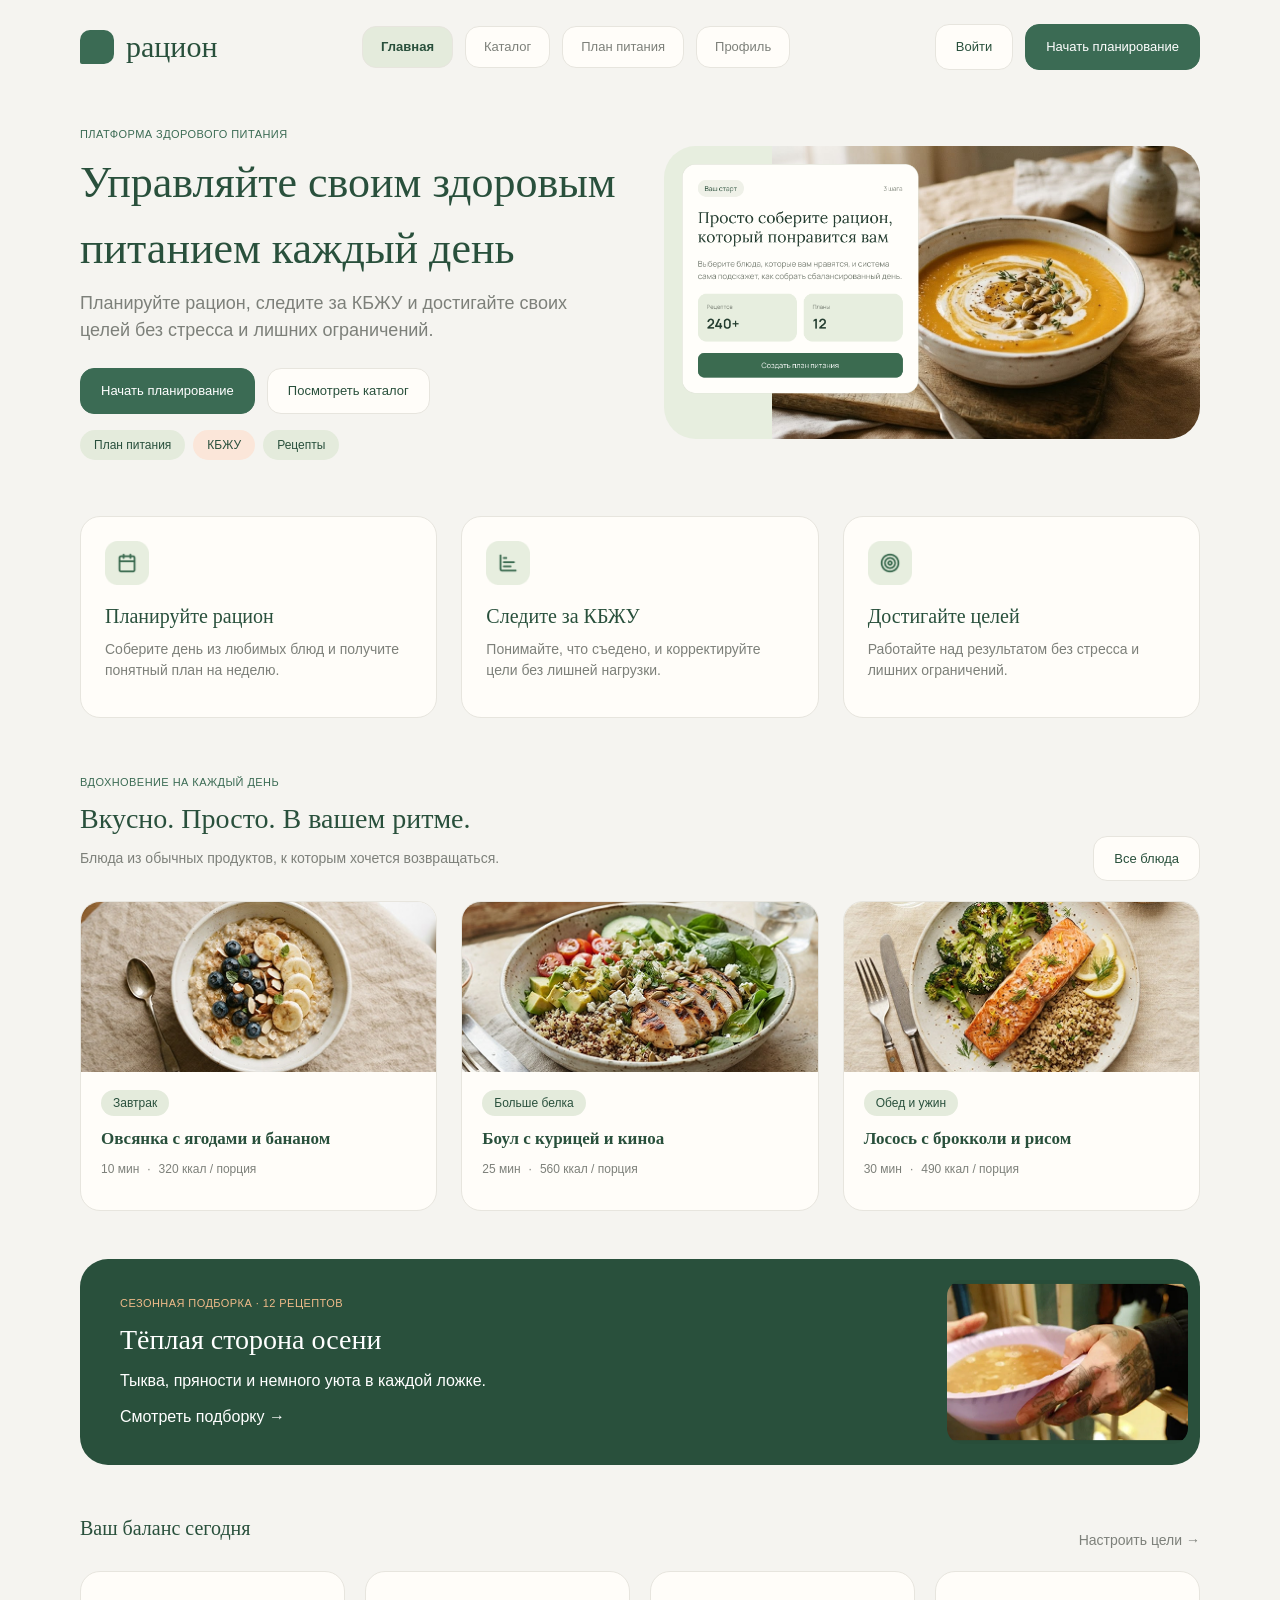
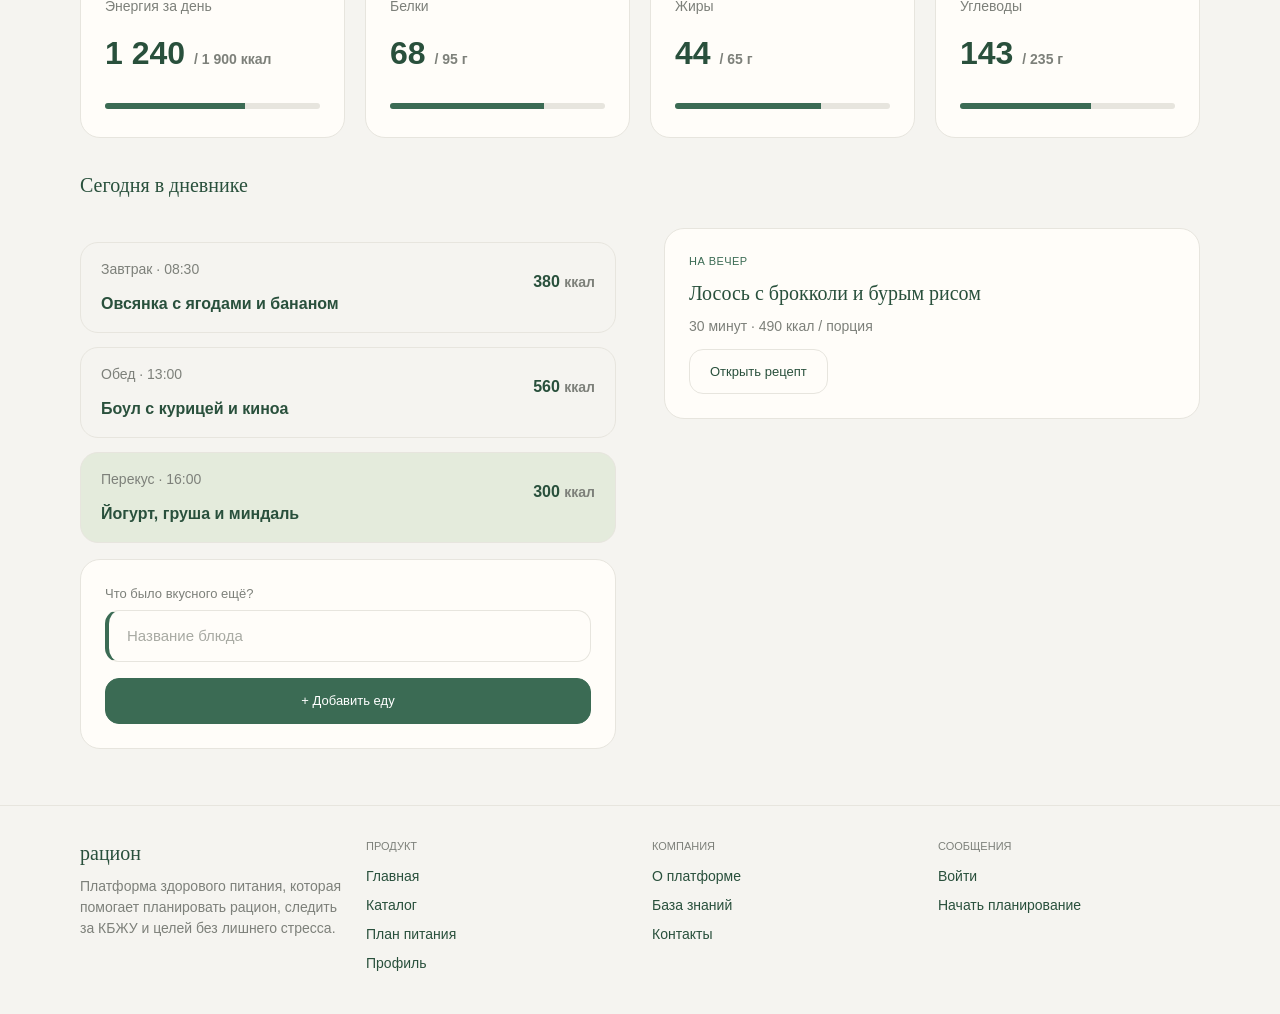
==== index.html @ 573b66c5 "Add Ration website Co-authored-by: Copilot <223556219+Copilot@users.noreply.github.com>" ====
<!DOCTYPE html>
<html lang="ru">
<head>
  <meta charset="UTF-8">
  <meta name="viewport" content="width=device-width, initial-scale=1.0">
  <meta name="description" content="Рацион — платформа здорового питания: планируйте рацион и следите за КБЖУ">
  <title>Главная — Рацион</title>
  <link rel="stylesheet" href="css/style.css">
</head>
<body>
  <header class="container header">
    <a class="logo" href="index.html"><span class="logo__mark"></span>рацион</a>
    <nav class="nav" aria-label="Основная навигация">
      <ul>
        <li><a href="index.html" aria-current="page">Главная</a></li>
        <li><a href="catalog.html">Каталог</a></li>
        <li><a href="plan.html">План питания</a></li>
        <li><a href="stats.html">Профиль</a></li>
      </ul>
    </nav>
    <div class="header__actions">
      <a class="btn" href="login.html">Войти</a>
      <a class="btn btn--primary" href="plan.html">Начать планирование</a>
    </div>
  </header>

  <main class="container">
    <section class="hero">
      <div>
        <p class="eyebrow">Платформа здорового питания</p>
        <h1>Управляйте своим здоровым питанием каждый день</h1>
        <p class="hero__lead">Планируйте рацион, следите за КБЖУ и достигайте своих целей без стресса и лишних ограничений.</p>
        <div class="hero__actions">
          <a class="btn btn--primary" href="plan.html">Начать планирование</a>
          <a class="btn" href="catalog.html">Посмотреть каталог</a>
        </div>
        <ul class="tags"><li>План питания</li><li>КБЖУ</li><li>Рецепты</li></ul>
      </div>
      <aside class="hero__visual">
        <img src="img/Hero%20media.png" alt="Карточка создания плана питания на фоне тыквенного супа">
      </aside>
    </section>

    <section class="features" aria-label="Возможности">
      <article class="card"><img class="feature__icon" src="img/Frame.png" alt=""><h3>Планируйте рацион</h3><p class="muted">Соберите день из любимых блюд и получите понятный план на неделю.</p></article>
      <article class="card"><img class="feature__icon" src="img/Frame-1.png" alt=""><h3>Следите за КБЖУ</h3><p class="muted">Понимайте, что съедено, и корректируйте цели без лишней нагрузки.</p></article>
      <article class="card"><img class="feature__icon" src="img/Frame-2.png" alt=""><h3>Достигайте целей</h3><p class="muted">Работайте над результатом без стресса и лишних ограничений.</p></article>
    </section>

    <section>
      <div class="section-head">
        <div><p class="eyebrow">Вдохновение на каждый день</p><h2>Вкусно. Просто. В вашем ритме.</h2><p class="muted">Блюда из обычных продуктов, к которым хочется возвращаться.</p></div>
        <a class="btn" href="catalog.html">Все блюда</a>
      </div>
      <div class="recipes">
        <article class="card recipe"><img class="recipe__img" src="img/Meal%20photography.png" alt="Овсянка с ягодами и бананом"><div class="recipe__body"><span class="recipe__badge">Завтрак</span><h3 class="recipe__title">Овсянка с ягодами и бананом</h3><p class="recipe__meta"><span>10 мин</span><span>320 ккал / порция</span></p></div></article>
        <article class="card recipe"><img class="recipe__img" src="img/Meal%20photography-1.png" alt="Боул с курицей и киноа"><div class="recipe__body"><span class="recipe__badge">Больше белка</span><h3 class="recipe__title">Боул с курицей и киноа</h3><p class="recipe__meta"><span>25 мин</span><span>560 ккал / порция</span></p></div></article>
        <article class="card recipe"><img class="recipe__img" src="img/Meal%20photography-2.png" alt="Лосось с брокколи и рисом"><div class="recipe__body"><span class="recipe__badge">Обед и ужин</span><h3 class="recipe__title">Лосось с брокколи и рисом</h3><p class="recipe__meta"><span>30 мин</span><span>490 ккал / порция</span></p></div></article>
      </div>
    </section>

    <section class="banner">
      <div class="banner__content">
        <p class="eyebrow">Сезонная подборка · 12 рецептов</p>
        <h2>Тёплая сторона осени</h2>
        <p>Тыква, пряности и немного уюта в каждой ложке.</p>
        <a href="catalog.html">Смотреть подборку →</a>
      </div>
      <img class="banner__img" src="img/%D0%91%D0%B0%D0%BB%D0%B0%D0%BD%D0%B4%D0%B0.png" alt="Миска тёплого супа">
    </section>

    <section>
      <div class="section-head"><h3>Ваш баланс сегодня</h3><a class="muted" href="plan.html">Настроить цели →</a></div>
      <div class="stats">
        <article class="card"><p class="muted">Энергия за день</p><p class="stat__value">1 240 <small class="muted">/ 1 900 ккал</small></p><progress max="1900" value="1240"></progress></article>
        <article class="card"><p class="muted">Белки</p><p class="stat__value">68 <small class="muted">/ 95 г</small></p><progress max="95" value="68"></progress></article>
        <article class="card"><p class="muted">Жиры</p><p class="stat__value">44 <small class="muted">/ 65 г</small></p><progress max="65" value="44"></progress></article>
        <article class="card"><p class="muted">Углеводы</p><p class="stat__value">143 <small class="muted">/ 235 г</small></p><progress max="235" value="143"></progress></article>
      </div>
    </section>

    <section class="section-head"><h3>Сегодня в дневнике</h3></section>
    <section class="two-col">
      <div>
        <div class="meal"><div><p class="muted">Завтрак · 08:30</p><strong>Овсянка с ягодами и бананом</strong></div><p class="meal__kcal">380 <small class="muted">ккал</small></p></div>
        <div class="meal"><div><p class="muted">Обед · 13:00</p><strong>Боул с курицей и киноа</strong></div><p class="meal__kcal">560 <small class="muted">ккал</small></p></div>
        <div class="meal"><div><p class="muted">Перекус · 16:00</p><strong>Йогурт, груша и миндаль</strong></div><p class="meal__kcal">300 <small class="muted">ккал</small></p></div>
        <form class="card form" action="plan.html" method="post" style="margin-top:16px">
          <div class="field"><label for="food">Что было вкусного ещё?</label><input type="text" id="food" name="food" placeholder="Название блюда" required></div>
          <button class="btn btn--primary" type="submit">+ Добавить еду</button>
        </form>
      </div>
      <aside class="card"><p class="eyebrow">На вечер</p><h3>Лосось с брокколи и бурым рисом</h3><p class="muted">30 минут · 490 ккал / порция</p><a class="btn" href="catalog.html">Открыть рецепт</a></aside>
    </section>
  </main>

  <footer class="container footer">
    <div><h3>рацион</h3><p class="muted">Платформа здорового питания, которая помогает планировать рацион, следить за КБЖУ и целей без лишнего стресса.</p></div>
    <div class="footer__cols">
      <section><h4>Продукт</h4><ul><li><a href="index.html">Главная</a></li><li><a href="catalog.html">Каталог</a></li><li><a href="plan.html">План питания</a></li><li><a href="stats.html">Профиль</a></li></ul></section>
      <section><h4>Компания</h4><ul><li><a href="#">О платформе</a></li><li><a href="#">База знаний</a></li><li><a href="#">Контакты</a></li></ul></section>
      <section><h4>Сообщения</h4><ul><li><a href="login.html">Войти</a></li><li><a href="plan.html">Начать планирование</a></li></ul></section>
    </div>
  </footer>
</body>
</html>
---- css/style.css ----
/* ===== Переменные (псевдокласс :root) ===== */
:root {
  --bg: #f5f4f0;
  --card: #fffdf9;
  --green: #3b6b54;
  --green-dark: #29503c;
  --green-soft: #e4ebdc;
  --peach: #fbe6d9;
  --text: #29503c;
  --muted: #7d807a;
  --line: #e7e5de;
  --radius: 20px;
}

/* ===== Селектор по типу и универсальный ===== */
* { box-sizing: border-box; }
body {
  margin: 0;
  background: var(--bg);
  color: var(--text);
  font-family: "Manrope", "Segoe UI", Arial, sans-serif;
  line-height: 1.5;
}
h1, h2, h3 { font-family: Georgia, "Times New Roman", serif; font-weight: 400; margin: 0 0 8px; }
h1 { font-size: 44px; }
h2 { font-size: 28px; }
h3 { font-size: 20px; }
p { margin: 0 0 12px; }
a { color: inherit; text-decoration: none; }
ul { list-style: none; margin: 0; padding: 0; }
img { max-width: 100%; display: block; }

/* ===== Селектор по классу ===== */
.container { max-width: 1920px; margin: 0 auto; padding: 0 80px; }
.eyebrow { font-size: 11px; letter-spacing: .04em; text-transform: uppercase; color: var(--green); margin-bottom: 8px; }
.muted { color: var(--muted); font-size: 14px; }
.card { background: var(--card); border: 1px solid var(--line); border-radius: var(--radius); padding: 24px; }

/* ===== Шапка: потомки и дочерние селекторы ===== */
.header { display: flex; align-items: center; justify-content: space-between; padding-top: 24px; padding-bottom: 24px; }
.logo { display: flex; align-items: center; gap: 12px; font-family: Georgia, serif; font-size: 30px; }
.logo__mark { width: 34px; height: 34px; border-radius: 10px 10px 10px 2px; background: var(--green); }
.nav > ul { display: flex; gap: 12px; }                /* дочерний селектор > */
.nav a { display: block; padding: 10px 18px; border: 1px solid var(--line); border-radius: 14px; background: var(--card); font-size: 13px; color: var(--muted); }
.nav a:hover { border-color: var(--green); color: var(--green); }  /* псевдокласс :hover */
.nav a[aria-current="page"] { background: var(--green-soft); color: var(--green-dark); font-weight: 700; } /* атрибут */
.header__actions { display: flex; gap: 12px; align-items: center; }

/* ===== Кнопки ===== */
.btn { display: inline-flex; align-items: center; justify-content: center; gap: 8px; padding: 12px 20px; border-radius: 14px; border: 1px solid var(--line); background: var(--card); color: var(--text); font: inherit; font-size: 13px; cursor: pointer; }
.btn--primary { background: var(--green); border-color: var(--green); color: #fff; }
.btn--primary:hover { background: var(--green-dark); }
.btn--block { width: 100%; padding: 22px; border-radius: 999px; font-weight: 700; font-size: 14px; }
.btn:focus-visible { outline: 3px solid #9cc3ab; outline-offset: 2px; }

/* ===== Формы ===== */
.form { display: grid; gap: 16px; }
.field { display: grid; gap: 6px; }
.field label { font-size: 13px; color: var(--muted); }
input[type="text"],
input[type="tel"],
input[type="search"],
input[type="time"],
input[type="number"],
input[type="date"],
select, textarea {              /* группировка селекторов + атрибуты */
  width: 100%; padding: 14px 18px; border: 1px solid var(--line); border-radius: 14px;
  background: var(--card); color: var(--text); font: inherit; font-size: 15px;
}
input:focus, select:focus, textarea:focus { outline: none; border-color: var(--green); box-shadow: 0 0 0 3px rgba(59,107,84,.18); }
input:required { border-left: 4px solid var(--green); }               /* :required */
input:invalid:not(:placeholder-shown) { border-color: #c0562d; }      /* :invalid + :not() */
input::placeholder { color: #a8aaa3; }                                /* псевдоэлемент */
.field:focus-within label { color: var(--green); }                    /* :focus-within */
.phone { display: grid; grid-template-columns: 140px 1fr; gap: 0; background: var(--green-soft); border-radius: 999px; overflow: hidden; }
.phone select, .phone input { background: transparent; border: 0; border-radius: 0; padding: 20px 18px; }
.check { display: flex; gap: 10px; align-items: flex-start; font-size: 12px; color: var(--muted); }
.check input { margin-top: 3px; accent-color: var(--green); }
.check a { text-decoration: underline; }
.steps { display: flex; justify-content: space-between; align-items: center; font-family: Georgia, serif; font-size: 14px; color: var(--green); margin-bottom: 28px; }
.steps__bar { display: flex; gap: 8px; }
.steps__bar span { width: 50px; height: 4px; border-radius: 4px; background: var(--green-soft); }
.steps__bar span:first-child { background: var(--green); }            /* :first-child */
fieldset { border: 0; margin: 0; padding: 0; }
legend { font-size: 13px; color: var(--muted); margin-bottom: 8px; padding: 0; }

/* ===== Фильтр-чипы (radio) ===== */
.chips { display: flex; flex-wrap: wrap; gap: 10px; }
.chips input { position: absolute; opacity: 0; }
.chips label { padding: 8px 18px; border-radius: 999px; background: var(--green-soft); font-size: 13px; cursor: pointer; }
.chips input:checked + label { background: var(--green); color: #fff; }   /* соседний селектор + и :checked */
.chips input:focus-visible + label { outline: 3px solid #9cc3ab; }
.chips input:nth-of-type(n+7) + label { background: var(--peach); }       /* :nth-of-type */

/* ===== Hero / карточки ===== */
.hero { display: grid; grid-template-columns: 1fr 1fr; gap: 48px; align-items: center; padding: 32px 0 56px; }
.hero__lead { font-size: 18px; color: var(--muted); max-width: 560px; }
.hero__actions { display: flex; gap: 12px; margin: 24px 0 16px; }
.tags { display: flex; gap: 8px; }
.tags li { padding: 6px 14px; border-radius: 999px; background: var(--green-soft); font-size: 12px; }
.tags li:nth-child(2) { background: var(--peach); }                       /* :nth-child */
.hero__visual { border-radius: 32px; overflow: hidden; }
.hero__visual img { width: 100%; height: auto; }
.features { display: grid; grid-template-columns: repeat(3, 1fr); gap: 24px; margin-bottom: 56px; }
.features .card h3 { margin-top: 16px; }
.feature__icon { width: 44px; height: 44px; }

.recipes { display: grid; grid-template-columns: repeat(3, 1fr); gap: 24px; }
.recipe { padding: 0; overflow: hidden; }
.recipe__img { width: 100%; height: 170px; object-fit: cover; }
.recipe__body { padding: 18px 20px; }
.recipe__badge { display: inline-block; padding: 4px 12px; border-radius: 999px; background: var(--green-soft); font-size: 12px; margin-bottom: 10px; }
.recipe__title { font-weight: 700; font-size: 17px; }
.recipe__meta { display: flex; gap: 8px; font-size: 12px; color: var(--muted); margin: 8px 0 14px; }
.recipe__meta span + span::before { content: "·"; margin-right: 8px; }     /* + и ::before */
.recipe__add { display: flex; justify-content: space-between; padding-top: 12px; border-top: 1px solid var(--line); font-size: 12px; width: 100%; background: none; border-left: 0; border-right: 0; border-bottom: 0; color: var(--green); font-family: inherit; cursor: pointer; }
.recipe[hidden] { display: none; }                                        /* атрибут [hidden] */

.banner { display: flex; justify-content: space-between; align-items: center; gap: 24px; margin: 48px 0; padding: 12px; border-radius: 28px; background: var(--green-dark); color: #fff; }
.banner__content { padding: 24px 28px; }
.banner .eyebrow { color: #f0bb8a; }
.banner__img { width: 22%; min-width: 220px; height: 164px; object-fit: cover; border-radius: 16px; }

.toolbar { display: grid; grid-template-columns: 1fr auto auto; gap: 12px; margin-bottom: 16px; }
.section-head { display: flex; justify-content: space-between; align-items: end; margin: 32px 0 20px; }

/* ===== Баланс / прогресс ===== */
.stats { display: grid; grid-template-columns: repeat(4, 1fr); gap: 20px; }
.stats--five { grid-template-columns: repeat(5, 1fr); }
.stat__value { font-size: 32px; font-weight: 700; }
progress { width: 100%; height: 6px; appearance: none; border: 0; border-radius: 6px; overflow: hidden; }
progress::-webkit-progress-bar { background: var(--line); }
progress::-webkit-progress-value { background: var(--green); }
progress::-moz-progress-bar { background: var(--green); }

/* ===== План питания ===== */
.two-col { display: grid; grid-template-columns: 1fr 1fr; gap: 48px; align-items: start; }
.meal { display: flex; justify-content: space-between; align-items: center; padding: 16px 20px; border: 1px solid var(--line); border-radius: 18px; margin-top: 14px; }
.meal__kcal { font-weight: 700; text-align: right; }
.meal:last-of-type { background: var(--green-soft); }                      /* :last-of-type */
.macros { display: grid; grid-template-columns: 1fr 1fr; gap: 16px; margin-top: 16px; }
.macros .card:last-child { grid-column: 1 / -1; }                          /* :last-child */
.macros .card { background: var(--green-soft); border: 0; }
.date-nav { display: flex; justify-content: space-between; align-items: center; margin: 24px 0; }
.note { background: var(--peach); border-radius: 16px; padding: 16px 20px; font-size: 13px; margin-top: 16px; }

/* ===== Статистика ===== */
.chart { display: flex; align-items: end; justify-content: space-around; height: 300px; padding: 24px; background: var(--green-soft); border-radius: 20px; }
.chart li { display: grid; justify-items: center; gap: 8px; font-size: 12px; }
.chart li::before { content: attr(data-kcal); font-size: 13px; }           /* attr() */
.chart li span { width: 32px; border-radius: 16px 16px 0 0; background: var(--green); }
.chart li[data-kcal^="2"] span { background: var(--green-dark); }          /* [attr^=] — значения от 2000 */

/* ===== Авторизация ===== */
.auth { max-width: 868px; margin: 0 auto; text-align: center; padding: 32px 0 48px; }
.auth__card { text-align: left; border-radius: 48px; padding: 56px 60px; margin-top: 40px; }

/* ===== Футер ===== */
.footer { border-top: 1px solid var(--line); margin-top: 56px; padding: 32px 80px; display: grid; grid-template-columns: repeat(4, minmax(0, 1fr)); gap: 24px; font-size: 14px; }
.footer__cols { display: contents; }
.footer__cols h4 { margin: 0 0 12px; font-size: 11px; text-transform: uppercase; color: var(--muted); font-weight: 500; }
.footer__cols li { margin-bottom: 8px; }
.footer__cols a:hover { text-decoration: underline; }
.footer__note { grid-column: 1 / -1; margin: 0; font-size: 11px; color: var(--muted); }

@media (max-width: 900px) {
  .container { padding: 0 20px; }
  .hero, .two-col, .features, .recipes, .stats, .stats--five { grid-template-columns: 1fr; }
  .header { flex-wrap: wrap; gap: 12px; }
  .nav > ul { flex-wrap: wrap; }
  .footer { grid-template-columns: repeat(2, minmax(0, 1fr)); padding-right: 20px; padding-left: 20px; }
  .banner { align-items: stretch; flex-direction: column; }
  .banner__content { padding: 20px; }
  .banner__img { width: 100%; min-width: 0; }
  h1 { font-size: 32px; }
}

@media (max-width: 560px) {
  .footer { grid-template-columns: 1fr; }
}
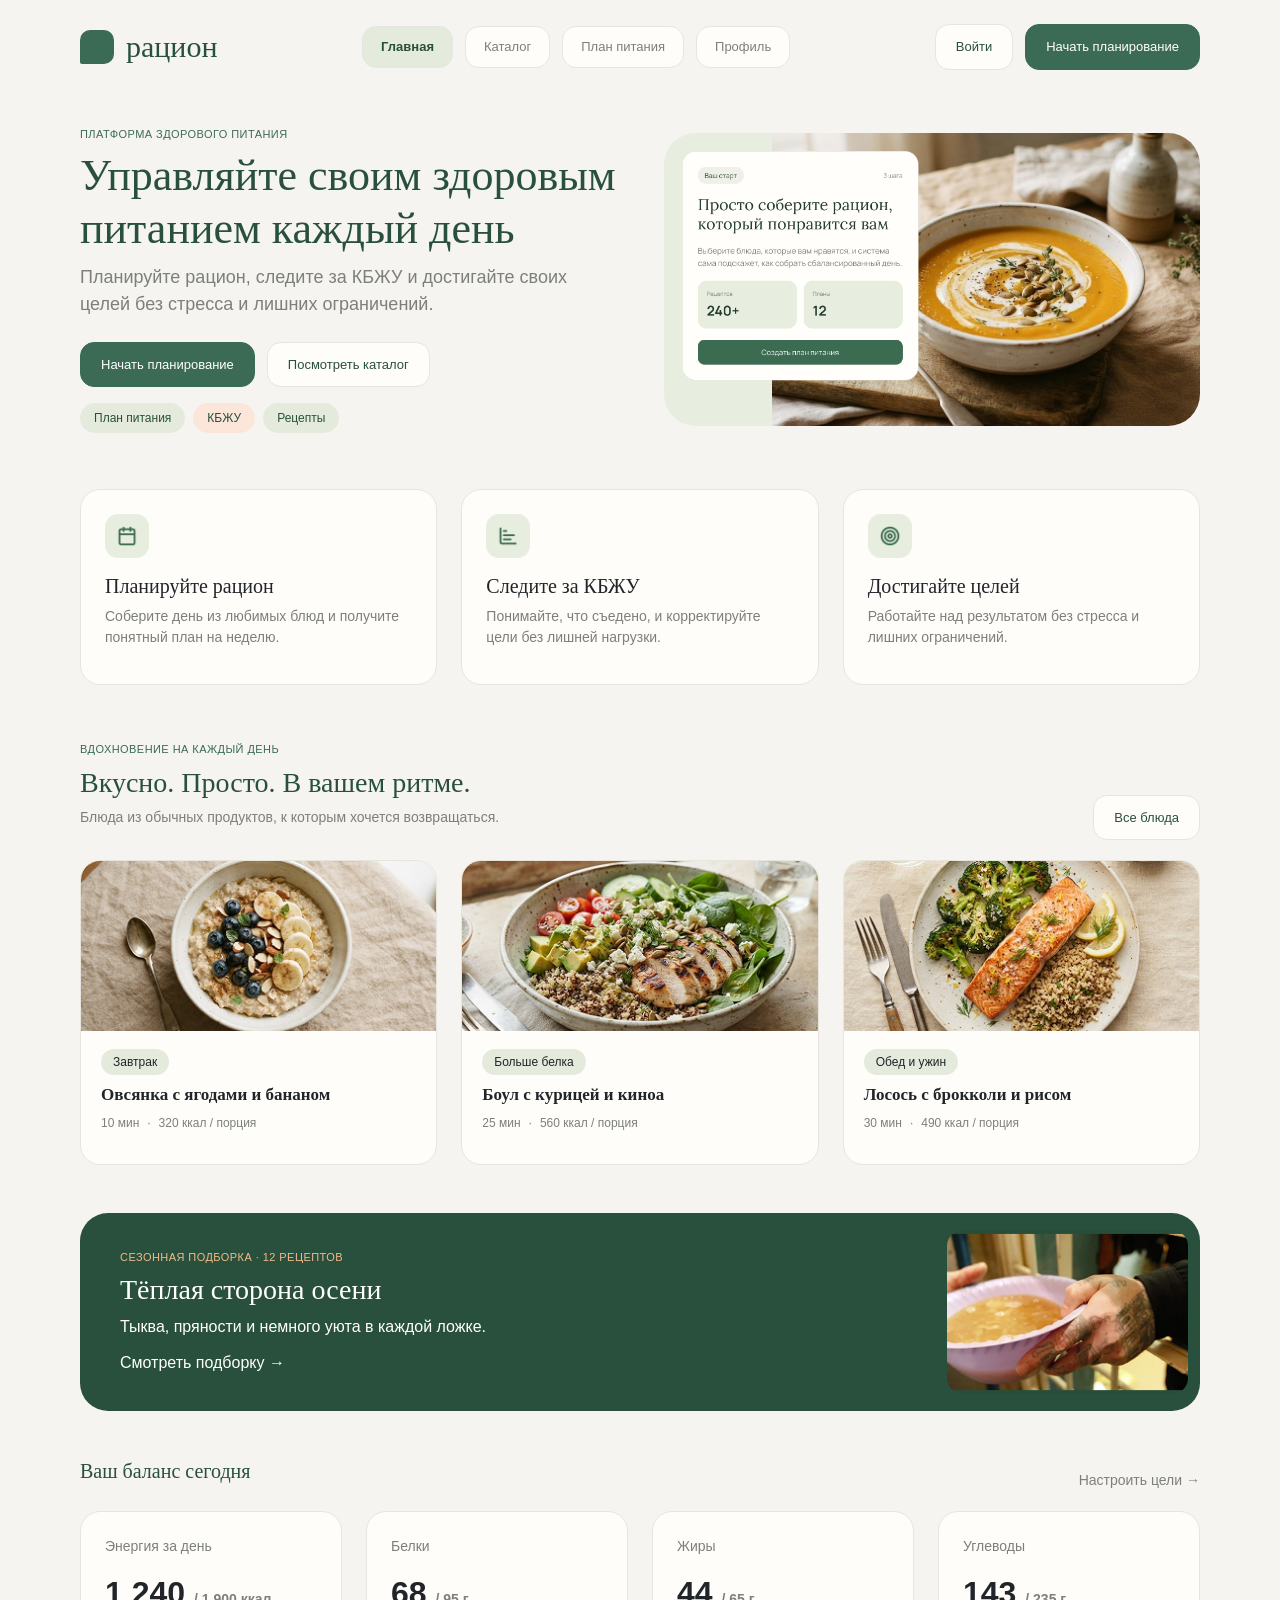
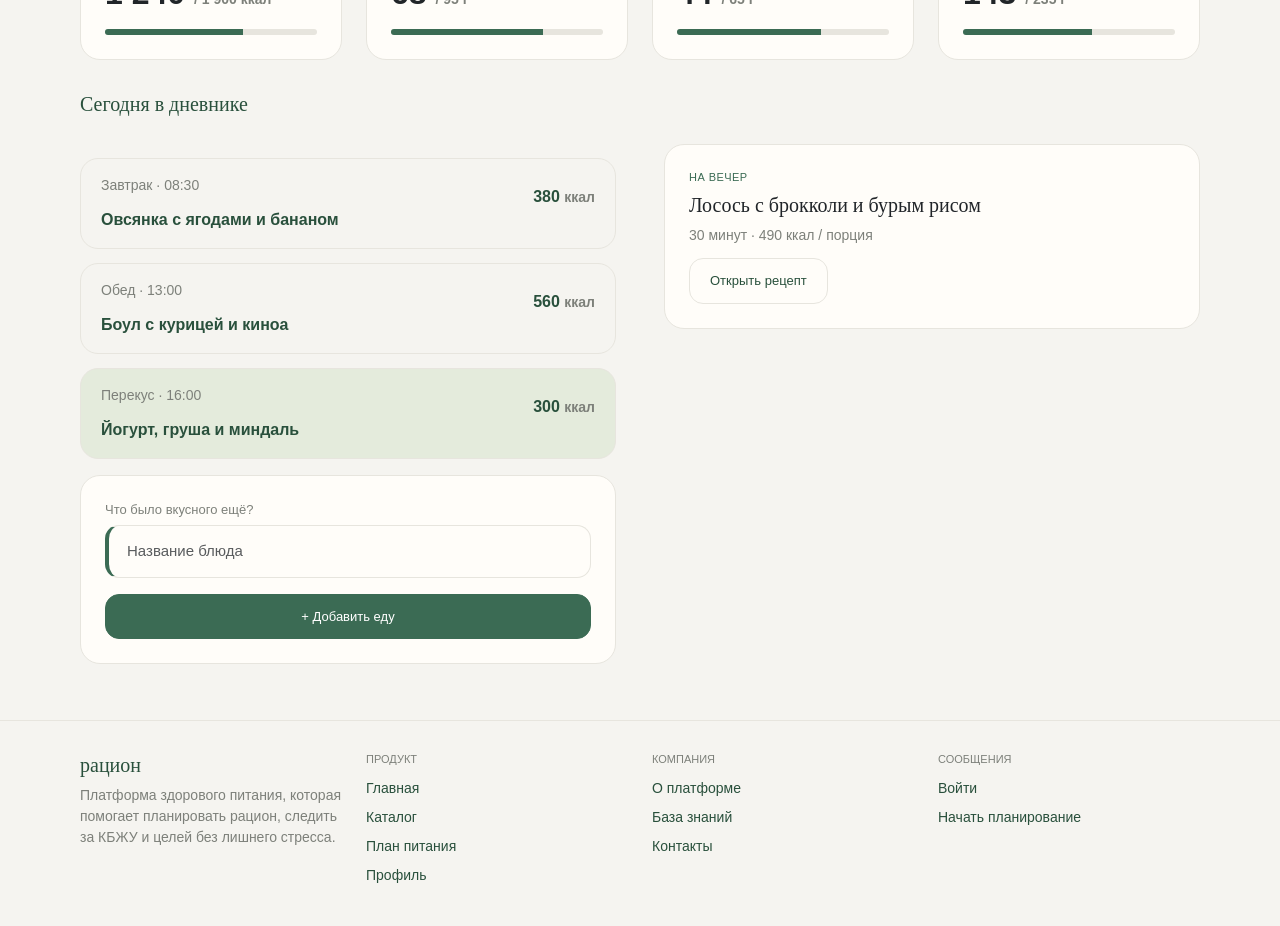
==== commit 127b45f3: "Использование CSS-фреймворков" ====
--- a/index.html
+++ b/index.html
@@ -5,17 +5,18 @@
   <meta name="viewport" content="width=device-width, initial-scale=1.0">
   <meta name="description" content="Рацион — платформа здорового питания: планируйте рацион и следите за КБЖУ">
   <title>Главная — Рацион</title>
+  <link rel="stylesheet" href="css/vendor/bootstrap.min.css">
   <link rel="stylesheet" href="css/style.css">
 </head>
 <body>
-  <header class="container header">
+  <header class="site-container header">
     <a class="logo" href="index.html"><span class="logo__mark"></span>рацион</a>
     <nav class="nav" aria-label="Основная навигация">
       <ul>
-        <li><a href="index.html" aria-current="page">Главная</a></li>
-        <li><a href="catalog.html">Каталог</a></li>
-        <li><a href="plan.html">План питания</a></li>
-        <li><a href="stats.html">Профиль</a></li>
+        <li><a class="nav-link" href="index.html" aria-current="page">Главная</a></li>
+        <li><a class="nav-link" href="catalog.html">Каталог</a></li>
+        <li><a class="nav-link" href="plan.html">План питания</a></li>
+        <li><a class="nav-link" href="stats.html">Профиль</a></li>
       </ul>
     </nav>
     <div class="header__actions">
@@ -24,27 +25,33 @@
     </div>
   </header>
 
-  <main class="container">
+  <main class="site-container">
     <section class="hero">
-      <div>
-        <p class="eyebrow">Платформа здорового питания</p>
-        <h1>Управляйте своим здоровым питанием каждый день</h1>
-        <p class="hero__lead">Планируйте рацион, следите за КБЖУ и достигайте своих целей без стресса и лишних ограничений.</p>
-        <div class="hero__actions">
-          <a class="btn btn--primary" href="plan.html">Начать планирование</a>
-          <a class="btn" href="catalog.html">Посмотреть каталог</a>
+      <div class="row align-items-center g-4 g-lg-5">
+        <div class="col-lg-6 hero__copy">
+          <p class="eyebrow">Платформа здорового питания</p>
+          <h1>Управляйте своим здоровым питанием каждый день</h1>
+          <p class="hero__lead">Планируйте рацион, следите за КБЖУ и достигайте своих целей без стресса и лишних ограничений.</p>
+          <div class="hero__actions">
+            <a class="btn btn--primary" href="plan.html">Начать планирование</a>
+            <a class="btn" href="catalog.html">Посмотреть каталог</a>
+          </div>
+          <ul class="tags"><li>План питания</li><li>КБЖУ</li><li>Рецепты</li></ul>
         </div>
-        <ul class="tags"><li>План питания</li><li>КБЖУ</li><li>Рецепты</li></ul>
+        <div class="col-lg-6">
+          <aside class="hero__visual">
+            <img class="img-fluid" src="img/Hero%20media.png" alt="Карточка создания плана питания на фоне тыквенного супа">
+          </aside>
+        </div>
       </div>
-      <aside class="hero__visual">
-        <img src="img/Hero%20media.png" alt="Карточка создания плана питания на фоне тыквенного супа">
-      </aside>
     </section>
 
     <section class="features" aria-label="Возможности">
-      <article class="card"><img class="feature__icon" src="img/Frame.png" alt=""><h3>Планируйте рацион</h3><p class="muted">Соберите день из любимых блюд и получите понятный план на неделю.</p></article>
-      <article class="card"><img class="feature__icon" src="img/Frame-1.png" alt=""><h3>Следите за КБЖУ</h3><p class="muted">Понимайте, что съедено, и корректируйте цели без лишней нагрузки.</p></article>
-      <article class="card"><img class="feature__icon" src="img/Frame-2.png" alt=""><h3>Достигайте целей</h3><p class="muted">Работайте над результатом без стресса и лишних ограничений.</p></article>
+      <div class="row row-cols-1 row-cols-lg-3 g-4">
+        <div class="col"><article class="card h-100"><img class="feature__icon" src="img/Frame.png" alt=""><h3>Планируйте рацион</h3><p class="muted">Соберите день из любимых блюд и получите понятный план на неделю.</p></article></div>
+        <div class="col"><article class="card h-100"><img class="feature__icon" src="img/Frame-1.png" alt=""><h3>Следите за КБЖУ</h3><p class="muted">Понимайте, что съедено, и корректируйте цели без лишней нагрузки.</p></article></div>
+        <div class="col"><article class="card h-100"><img class="feature__icon" src="img/Frame-2.png" alt=""><h3>Достигайте целей</h3><p class="muted">Работайте над результатом без стресса и лишних ограничений.</p></article></div>
+      </div>
     </section>
 
     <section>
@@ -53,9 +60,11 @@
         <a class="btn" href="catalog.html">Все блюда</a>
       </div>
       <div class="recipes">
-        <article class="card recipe"><img class="recipe__img" src="img/Meal%20photography.png" alt="Овсянка с ягодами и бананом"><div class="recipe__body"><span class="recipe__badge">Завтрак</span><h3 class="recipe__title">Овсянка с ягодами и бананом</h3><p class="recipe__meta"><span>10 мин</span><span>320 ккал / порция</span></p></div></article>
-        <article class="card recipe"><img class="recipe__img" src="img/Meal%20photography-1.png" alt="Боул с курицей и киноа"><div class="recipe__body"><span class="recipe__badge">Больше белка</span><h3 class="recipe__title">Боул с курицей и киноа</h3><p class="recipe__meta"><span>25 мин</span><span>560 ккал / порция</span></p></div></article>
-        <article class="card recipe"><img class="recipe__img" src="img/Meal%20photography-2.png" alt="Лосось с брокколи и рисом"><div class="recipe__body"><span class="recipe__badge">Обед и ужин</span><h3 class="recipe__title">Лосось с брокколи и рисом</h3><p class="recipe__meta"><span>30 мин</span><span>490 ккал / порция</span></p></div></article>
+        <div class="row row-cols-1 row-cols-lg-3 g-4">
+          <div class="col"><article class="card h-100 recipe"><img class="recipe__img" src="img/Meal%20photography.png" alt="Овсянка с ягодами и бананом"><div class="recipe__body"><span class="recipe__badge">Завтрак</span><h3 class="recipe__title">Овсянка с ягодами и бананом</h3><p class="recipe__meta"><span>10 мин</span><span>320 ккал / порция</span></p></div></article></div>
+          <div class="col"><article class="card h-100 recipe"><img class="recipe__img" src="img/Meal%20photography-1.png" alt="Боул с курицей и киноа"><div class="recipe__body"><span class="recipe__badge">Больше белка</span><h3 class="recipe__title">Боул с курицей и киноа</h3><p class="recipe__meta"><span>25 мин</span><span>560 ккал / порция</span></p></div></article></div>
+          <div class="col"><article class="card h-100 recipe"><img class="recipe__img" src="img/Meal%20photography-2.png" alt="Лосось с брокколи и рисом"><div class="recipe__body"><span class="recipe__badge">Обед и ужин</span><h3 class="recipe__title">Лосось с брокколи и рисом</h3><p class="recipe__meta"><span>30 мин</span><span>490 ккал / порция</span></p></div></article></div>
+        </div>
       </div>
     </section>
 
@@ -72,29 +81,33 @@
     <section>
       <div class="section-head"><h3>Ваш баланс сегодня</h3><a class="muted" href="plan.html">Настроить цели →</a></div>
       <div class="stats">
-        <article class="card"><p class="muted">Энергия за день</p><p class="stat__value">1 240 <small class="muted">/ 1 900 ккал</small></p><progress max="1900" value="1240"></progress></article>
-        <article class="card"><p class="muted">Белки</p><p class="stat__value">68 <small class="muted">/ 95 г</small></p><progress max="95" value="68"></progress></article>
-        <article class="card"><p class="muted">Жиры</p><p class="stat__value">44 <small class="muted">/ 65 г</small></p><progress max="65" value="44"></progress></article>
-        <article class="card"><p class="muted">Углеводы</p><p class="stat__value">143 <small class="muted">/ 235 г</small></p><progress max="235" value="143"></progress></article>
+        <div class="row row-cols-1 row-cols-lg-4 g-4">
+          <div class="col"><article class="card h-100"><p class="muted">Энергия за день</p><p class="stat__value">1 240 <small class="muted">/ 1 900 ккал</small></p><progress max="1900" value="1240"></progress></article></div>
+          <div class="col"><article class="card h-100"><p class="muted">Белки</p><p class="stat__value">68 <small class="muted">/ 95 г</small></p><progress max="95" value="68"></progress></article></div>
+          <div class="col"><article class="card h-100"><p class="muted">Жиры</p><p class="stat__value">44 <small class="muted">/ 65 г</small></p><progress max="65" value="44"></progress></article></div>
+          <div class="col"><article class="card h-100"><p class="muted">Углеводы</p><p class="stat__value">143 <small class="muted">/ 235 г</small></p><progress max="235" value="143"></progress></article></div>
+        </div>
       </div>
     </section>
 
     <section class="section-head"><h3>Сегодня в дневнике</h3></section>
-    <section class="two-col">
-      <div>
+    <section class="row g-4 g-lg-5">
+      <div class="col-lg-6">
         <div class="meal"><div><p class="muted">Завтрак · 08:30</p><strong>Овсянка с ягодами и бананом</strong></div><p class="meal__kcal">380 <small class="muted">ккал</small></p></div>
         <div class="meal"><div><p class="muted">Обед · 13:00</p><strong>Боул с курицей и киноа</strong></div><p class="meal__kcal">560 <small class="muted">ккал</small></p></div>
         <div class="meal"><div><p class="muted">Перекус · 16:00</p><strong>Йогурт, груша и миндаль</strong></div><p class="meal__kcal">300 <small class="muted">ккал</small></p></div>
         <form class="card form" action="plan.html" method="post" style="margin-top:16px">
-          <div class="field"><label for="food">Что было вкусного ещё?</label><input type="text" id="food" name="food" placeholder="Название блюда" required></div>
+          <div class="field"><label for="food">Что было вкусного ещё?</label><input class="form-control" type="text" id="food" name="food" placeholder="Название блюда" required></div>
           <button class="btn btn--primary" type="submit">+ Добавить еду</button>
         </form>
       </div>
-      <aside class="card"><p class="eyebrow">На вечер</p><h3>Лосось с брокколи и бурым рисом</h3><p class="muted">30 минут · 490 ккал / порция</p><a class="btn" href="catalog.html">Открыть рецепт</a></aside>
+      <aside class="col-lg-6">
+        <div class="card"><p class="eyebrow">На вечер</p><h3>Лосось с брокколи и бурым рисом</h3><p class="muted">30 минут · 490 ккал / порция</p><a class="btn" href="catalog.html">Открыть рецепт</a></div>
+      </aside>
     </section>
   </main>
 
-  <footer class="container footer">
+  <footer class="site-container footer">
     <div><h3>рацион</h3><p class="muted">Платформа здорового питания, которая помогает планировать рацион, следить за КБЖУ и целей без лишнего стресса.</p></div>
     <div class="footer__cols">
       <section><h4>Продукт</h4><ul><li><a href="index.html">Главная</a></li><li><a href="catalog.html">Каталог</a></li><li><a href="plan.html">План питания</a></li><li><a href="stats.html">Профиль</a></li></ul></section>
--- a/css/style.css
+++ b/css/style.css
@@ -31,10 +31,17 @@
 img { max-width: 100%; display: block; }
 
 /* ===== Селектор по классу ===== */
-.container { max-width: 1920px; margin: 0 auto; padding: 0 80px; }
+.site-container { max-width: 1920px; margin: 0 auto; padding: 0 80px; }
 .eyebrow { font-size: 11px; letter-spacing: .04em; text-transform: uppercase; color: var(--green); margin-bottom: 8px; }
 .muted { color: var(--muted); font-size: 14px; }
-.card { background: var(--card); border: 1px solid var(--line); border-radius: var(--radius); padding: 24px; }
+.card {
+  --bs-card-bg: var(--card);
+  --bs-card-border-color: var(--line);
+  --bs-card-border-radius: var(--radius);
+  padding: 24px;
+}
+
+.card:not(form) > .btn { align-self: start; }
 
 /* ===== Шапка: потомки и дочерние селекторы ===== */
 .header { display: flex; align-items: center; justify-content: space-between; padding-top: 24px; padding-bottom: 24px; }
@@ -47,9 +54,33 @@
 .header__actions { display: flex; gap: 12px; align-items: center; }
 
 /* ===== Кнопки ===== */
-.btn { display: inline-flex; align-items: center; justify-content: center; gap: 8px; padding: 12px 20px; border-radius: 14px; border: 1px solid var(--line); background: var(--card); color: var(--text); font: inherit; font-size: 13px; cursor: pointer; }
-.btn--primary { background: var(--green); border-color: var(--green); color: #fff; }
-.btn--primary:hover { background: var(--green-dark); }
+.btn {
+  --bs-btn-padding-x: 20px;
+  --bs-btn-padding-y: 12px;
+  --bs-btn-border-radius: 14px;
+  --bs-btn-font-size: 13px;
+  --bs-btn-color: var(--text);
+  --bs-btn-bg: var(--card);
+  --bs-btn-border-color: var(--line);
+  --bs-btn-hover-color: var(--green-dark);
+  --bs-btn-hover-bg: var(--card);
+  --bs-btn-hover-border-color: var(--green);
+  --bs-btn-active-color: var(--bs-btn-hover-color);
+  --bs-btn-active-bg: var(--bs-btn-hover-bg);
+  --bs-btn-active-border-color: var(--bs-btn-hover-border-color);
+  display: inline-flex;
+  align-items: center;
+  justify-content: center;
+  gap: 8px;
+}
+.btn--primary {
+  --bs-btn-color: #fff;
+  --bs-btn-bg: var(--green);
+  --bs-btn-border-color: var(--green);
+  --bs-btn-hover-color: #fff;
+  --bs-btn-hover-bg: var(--green-dark);
+  --bs-btn-hover-border-color: var(--green-dark);
+}
 .btn--block { width: 100%; padding: 22px; border-radius: 999px; font-weight: 700; font-size: 14px; }
 .btn:focus-visible { outline: 3px solid #9cc3ab; outline-offset: 2px; }
 
@@ -57,32 +88,44 @@
 .form { display: grid; gap: 16px; }
 .field { display: grid; gap: 6px; }
 .field label { font-size: 13px; color: var(--muted); }
-input[type="text"],
-input[type="tel"],
-input[type="search"],
-input[type="time"],
-input[type="number"],
-input[type="date"],
-select, textarea {              /* группировка селекторов + атрибуты */
-  width: 100%; padding: 14px 18px; border: 1px solid var(--line); border-radius: 14px;
-  background: var(--card); color: var(--text); font: inherit; font-size: 15px;
-}
-input:focus, select:focus, textarea:focus { outline: none; border-color: var(--green); box-shadow: 0 0 0 3px rgba(59,107,84,.18); }
+.form-control, .form-select {
+  padding: 14px 18px;
+  border-color: var(--line);
+  border-radius: 14px;
+  background-color: var(--card);
+  color: var(--text);
+  font-size: 15px;
+}
+.form-select { padding-right: 38px; }
+.form-control:focus, .form-select:focus {
+  background-color: var(--card);
+  color: var(--text);
+  border-color: var(--green);
+  box-shadow: 0 0 0 3px rgba(59,107,84,.18);
+}
 input:required { border-left: 4px solid var(--green); }               /* :required */
 input:invalid:not(:placeholder-shown) { border-color: #c0562d; }      /* :invalid + :not() */
 input::placeholder { color: #a8aaa3; }                                /* псевдоэлемент */
 .field:focus-within label { color: var(--green); }                    /* :focus-within */
 .phone { display: grid; grid-template-columns: 140px 1fr; gap: 0; background: var(--green-soft); border-radius: 999px; overflow: hidden; }
-.phone select, .phone input { background: transparent; border: 0; border-radius: 0; padding: 20px 18px; }
+.phone .form-select, .phone .form-control {
+  background-color: transparent;
+  border: 0;
+  border-radius: 0;
+  padding-block: 20px;
+}
+.phone :is(.form-select, .form-control):focus { box-shadow: inset 0 0 0 2px var(--green); }
 .check { display: flex; gap: 10px; align-items: flex-start; font-size: 12px; color: var(--muted); }
-.check input { margin-top: 3px; accent-color: var(--green); }
+.check .form-check-input { flex-shrink: 0; margin-top: 3px; }
+.check .form-check-input:checked { background-color: var(--green); border-color: var(--green); }
+.check .form-check-input:focus { border-color: var(--green); box-shadow: 0 0 0 3px rgba(59,107,84,.18); }
 .check a { text-decoration: underline; }
 .steps { display: flex; justify-content: space-between; align-items: center; font-family: Georgia, serif; font-size: 14px; color: var(--green); margin-bottom: 28px; }
 .steps__bar { display: flex; gap: 8px; }
 .steps__bar span { width: 50px; height: 4px; border-radius: 4px; background: var(--green-soft); }
 .steps__bar span:first-child { background: var(--green); }            /* :first-child */
 fieldset { border: 0; margin: 0; padding: 0; }
-legend { font-size: 13px; color: var(--muted); margin-bottom: 8px; padding: 0; }
+legend { float: none; font-size: 13px; color: var(--muted); margin-bottom: 8px; padding: 0; }
 
 /* ===== Фильтр-чипы (radio) ===== */
 .chips { display: flex; flex-wrap: wrap; gap: 10px; }
@@ -93,7 +136,7 @@
 .chips input:nth-of-type(n+7) + label { background: var(--peach); }       /* :nth-of-type */
 
 /* ===== Hero / карточки ===== */
-.hero { display: grid; grid-template-columns: 1fr 1fr; gap: 48px; align-items: center; padding: 32px 0 56px; }
+.hero { padding: 32px 0 56px; }
 .hero__lead { font-size: 18px; color: var(--muted); max-width: 560px; }
 .hero__actions { display: flex; gap: 12px; margin: 24px 0 16px; }
 .tags { display: flex; gap: 8px; }
@@ -101,11 +144,10 @@
 .tags li:nth-child(2) { background: var(--peach); }                       /* :nth-child */
 .hero__visual { border-radius: 32px; overflow: hidden; }
 .hero__visual img { width: 100%; height: auto; }
-.features { display: grid; grid-template-columns: repeat(3, 1fr); gap: 24px; margin-bottom: 56px; }
+.features { margin-bottom: 56px; }
 .features .card h3 { margin-top: 16px; }
 .feature__icon { width: 44px; height: 44px; }
 
-.recipes { display: grid; grid-template-columns: repeat(3, 1fr); gap: 24px; }
 .recipe { padding: 0; overflow: hidden; }
 .recipe__img { width: 100%; height: 170px; object-fit: cover; }
 .recipe__body { padding: 18px 20px; }
@@ -125,8 +167,6 @@
 .section-head { display: flex; justify-content: space-between; align-items: end; margin: 32px 0 20px; }
 
 /* ===== Баланс / прогресс ===== */
-.stats { display: grid; grid-template-columns: repeat(4, 1fr); gap: 20px; }
-.stats--five { grid-template-columns: repeat(5, 1fr); }
 .stat__value { font-size: 32px; font-weight: 700; }
 progress { width: 100%; height: 6px; appearance: none; border: 0; border-radius: 6px; overflow: hidden; }
 progress::-webkit-progress-bar { background: var(--line); }
@@ -134,7 +174,6 @@
 progress::-moz-progress-bar { background: var(--green); }
 
 /* ===== План питания ===== */
-.two-col { display: grid; grid-template-columns: 1fr 1fr; gap: 48px; align-items: start; }
 .meal { display: flex; justify-content: space-between; align-items: center; padding: 16px 20px; border: 1px solid var(--line); border-radius: 18px; margin-top: 14px; }
 .meal__kcal { font-weight: 700; text-align: right; }
 .meal:last-of-type { background: var(--green-soft); }                      /* :last-of-type */
@@ -164,8 +203,7 @@
 .footer__note { grid-column: 1 / -1; margin: 0; font-size: 11px; color: var(--muted); }
 
 @media (max-width: 900px) {
-  .container { padding: 0 20px; }
-  .hero, .two-col, .features, .recipes, .stats, .stats--five { grid-template-columns: 1fr; }
+  .site-container { padding: 0 20px; }
   .header { flex-wrap: wrap; gap: 12px; }
   .nav > ul { flex-wrap: wrap; }
   .footer { grid-template-columns: repeat(2, minmax(0, 1fr)); padding-right: 20px; padding-left: 20px; }
@@ -178,3 +216,97 @@
 @media (max-width: 560px) {
   .footer { grid-template-columns: 1fr; }
 }
+
+/* =========================================================
+   ===== CSS-анимации (лабораторная работа №5) =====
+   ========================================================= */
+
+/* --- Ключевые кадры --- */
+@keyframes fadeIn  { from { opacity: 0; } to { opacity: 1; } }
+@keyframes fadeUp  { from { opacity: 0; transform: translateY(24px); } to { opacity: 1; transform: none; } }
+@keyframes slideIn { from { opacity: 0; transform: translateX(-30px); } to { opacity: 1; transform: none; } }
+@keyframes popIn   { from { opacity: 0; transform: scale(.9); } to { opacity: 1; transform: scale(1); } }
+@keyframes float   { 0%, 100% { transform: translateY(0); } 50% { transform: translateY(-8px); } }
+@keyframes growBar { from { transform: scaleY(0); } to { transform: scaleY(1); } }
+@keyframes fillBar { from { transform: scaleX(0); } to { transform: scaleX(1); } }
+@keyframes blink   { 0%, 100% { opacity: 1; } 50% { opacity: .35; } }
+@keyframes pulse   { 0%   { box-shadow: 0 0 0 0 rgba(59,107,84,.45); }
+                     70%  { box-shadow: 0 0 0 14px rgba(59,107,84,0); }
+                     100% { box-shadow: 0 0 0 0 rgba(59,107,84,0); } }
+
+/* --- Общие: шапка, логотип, кнопки, ссылки (transition) --- */
+.header { animation: fadeIn .6s ease-out backwards; }
+.logo__mark { transition: transform .4s ease; }
+.logo:hover .logo__mark { transform: rotate(-20deg) scale(1.1); }
+.nav a, .btn, .chips label, .recipe__add { transition: background-color .25s, color .25s, border-color .25s, transform .25s, box-shadow .25s; }
+.btn:hover { transform: translateY(-2px); box-shadow: 0 6px 14px rgba(41,80,60,.15); }
+.btn:active { transform: translateY(0); }
+
+/* --- Главная: hero, теги, карточки возможностей --- */
+.hero__copy { animation: slideIn .8s ease-out backwards; }
+.hero__visual { animation: fadeUp .8s .2s ease-out backwards, float 5s 1.2s ease-in-out infinite; }
+.tags li { animation: popIn .4s ease-out backwards; }
+.tags li:nth-child(1) { animation-delay: .6s; }
+.tags li:nth-child(2) { animation-delay: .75s; }
+.tags li:nth-child(3) { animation-delay: .9s; }
+.features .card { animation: fadeUp .7s ease-out backwards; transition: transform .3s, box-shadow .3s; }
+.features .col:nth-child(2) .card { animation-delay: .15s; }
+.features .col:nth-child(3) .card { animation-delay: .3s; }
+.features .card:hover { transform: translateY(-6px); box-shadow: 0 12px 24px rgba(41,80,60,.12); }
+
+/* --- Карточки рецептов: появление по очереди + наведение --- */
+.recipe { animation: fadeUp .6s ease-out backwards; transition: transform .3s, box-shadow .3s; }
+.recipes .col:nth-child(2) .recipe { animation-delay: .1s; }
+.recipes .col:nth-child(3) .recipe { animation-delay: .2s; }
+.recipes .col:nth-child(4) .recipe { animation-delay: .3s; }
+.recipes .col:nth-child(5) .recipe { animation-delay: .4s; }
+.recipes .col:nth-child(6) .recipe { animation-delay: .5s; }
+.recipe:hover { transform: translateY(-6px); box-shadow: 0 14px 28px rgba(41,80,60,.15); }
+.recipe__img { transition: transform .5s ease; }
+.recipe:hover .recipe__img { transform: scale(1.07); }
+.recipe__add span { display: inline-block; transition: transform .3s; }
+.recipe__add:hover span { transform: rotate(90deg); }
+
+/* --- Баннер --- */
+.banner { animation: fadeIn 1s ease-out backwards; }
+.banner__img { transition: transform .4s ease; }
+.banner:hover .banner__img { transform: scale(1.04) rotate(-1deg); }
+
+/* --- Дневник и план питания: приёмы пищи выезжают слева --- */
+.meal { animation: slideIn .6s ease-out backwards; transition: transform .25s; }
+.meal:nth-of-type(2) { animation-delay: .15s; }
+.meal:nth-of-type(3) { animation-delay: .3s; }
+.meal:hover { transform: translateX(6px); }
+.macros .card { animation: popIn .5s ease-out backwards; }
+.macros .card:nth-child(2) { animation-delay: .15s; }
+.macros .card:nth-child(3) { animation-delay: .3s; }
+
+/* --- Прогресс-бары заполняются слева направо --- */
+progress { transform-origin: left center; animation: fillBar 1.2s .3s ease-out backwards; }
+
+/* --- Статистика: столбцы графика растут снизу вверх --- */
+.chart li span { transform-origin: bottom; animation: growBar .9s ease-out backwards; }
+.chart li:nth-child(2) span { animation-delay: .1s; }
+.chart li:nth-child(3) span { animation-delay: .2s; }
+.chart li:nth-child(4) span { animation-delay: .3s; }
+.chart li:nth-child(5) span { animation-delay: .4s; }
+.chart li:nth-child(6) span { animation-delay: .5s; }
+.chart li:nth-child(7) span { animation-delay: .6s; }
+.chart li::before { animation: fadeIn .5s 1.2s backwards; }
+.chart li span:hover { filter: brightness(1.2); }
+.stats .card { animation: fadeUp .6s ease-out backwards; }
+.stats .col:nth-child(2) .card { animation-delay: .1s; }
+.stats .col:nth-child(3) .card { animation-delay: .2s; }
+.stats .col:nth-child(4) .card { animation-delay: .3s; }
+.stats .col:nth-child(5) .card { animation-delay: .4s; }
+
+/* --- Авторизация: карточка «всплывает», шаг мигает, кнопка пульсирует --- */
+.auth > h1, .auth > p { animation: fadeUp .6s ease-out backwards; }
+.auth__card { animation: popIn .6s .2s ease-out backwards; }
+.steps__bar span:first-child { animation: blink 1.6s ease-in-out infinite; }
+.btn--block { animation: pulse 2s 1s infinite; }
+
+/* --- Отключение анимаций для тех, кто этого просит в настройках ОС --- */
+@media (prefers-reduced-motion: reduce) {
+  *, *::before, *::after { animation: none !important; transition: none !important; }
+}
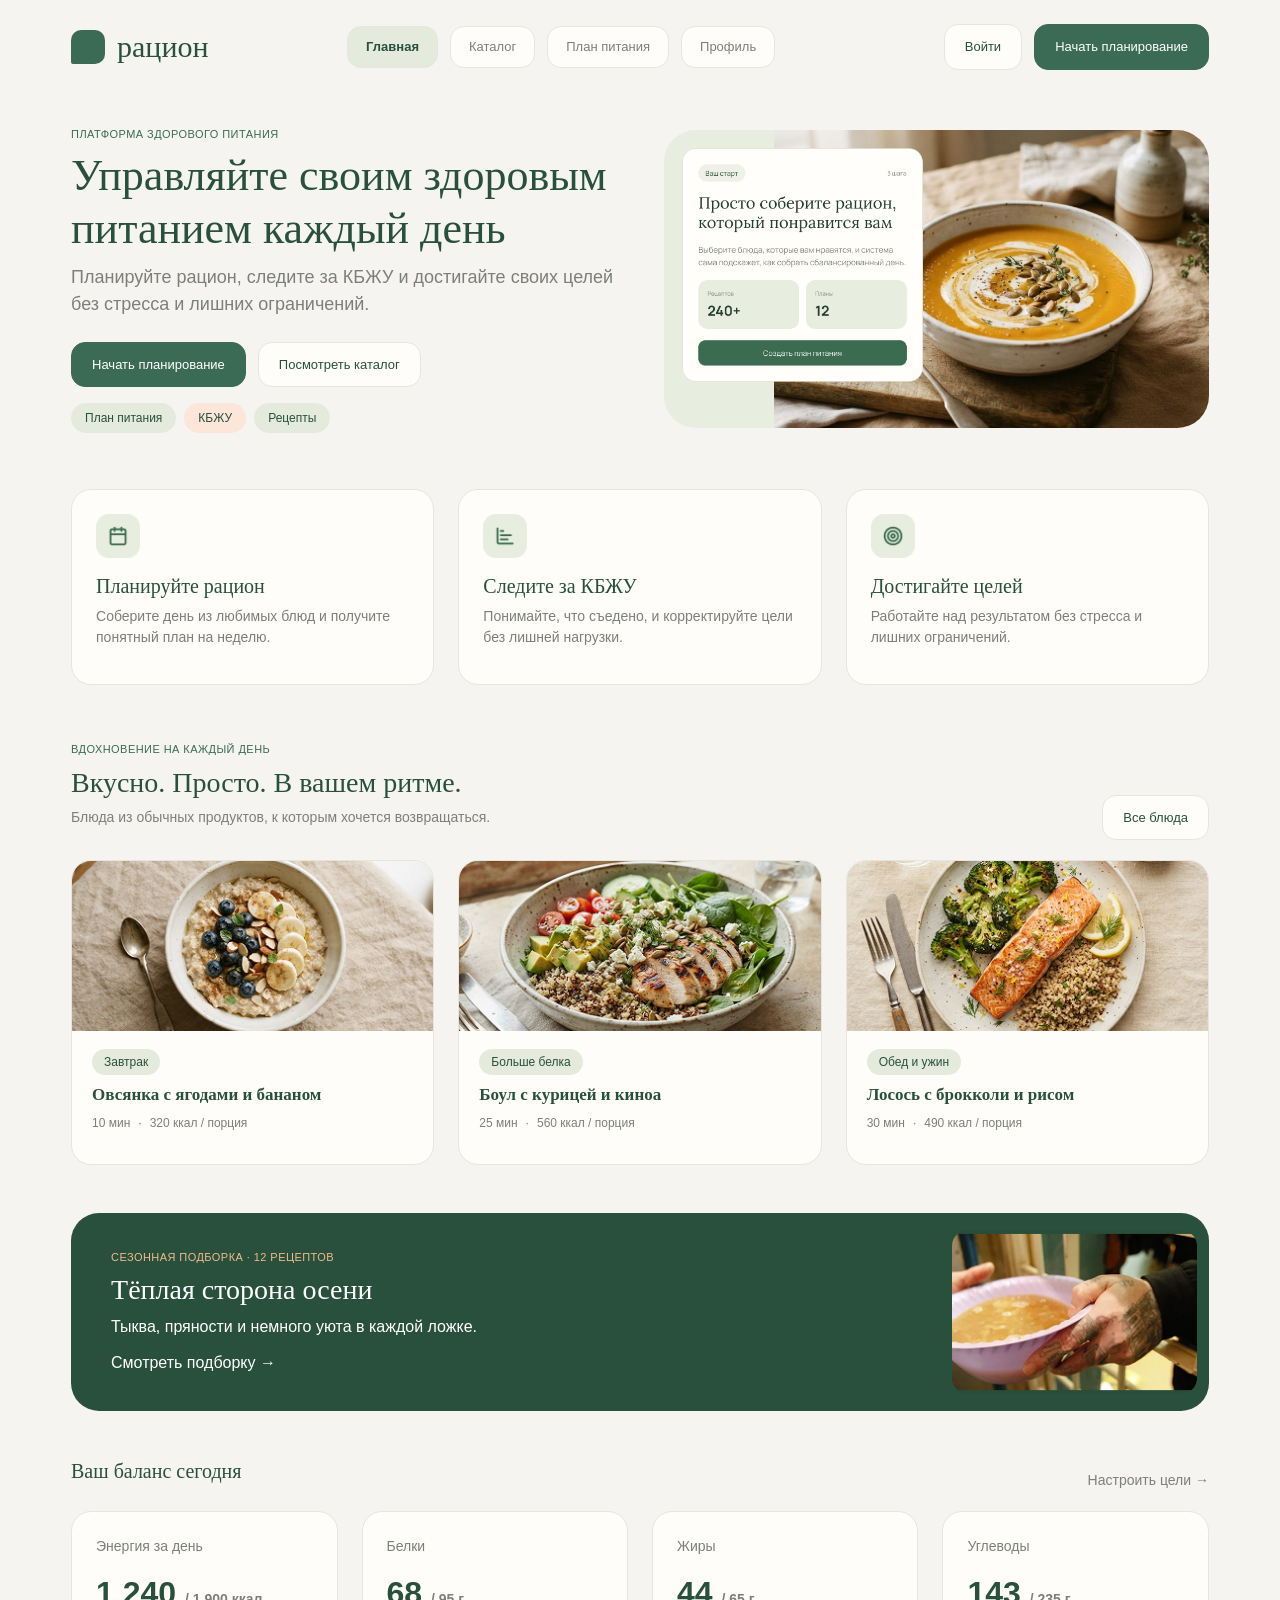
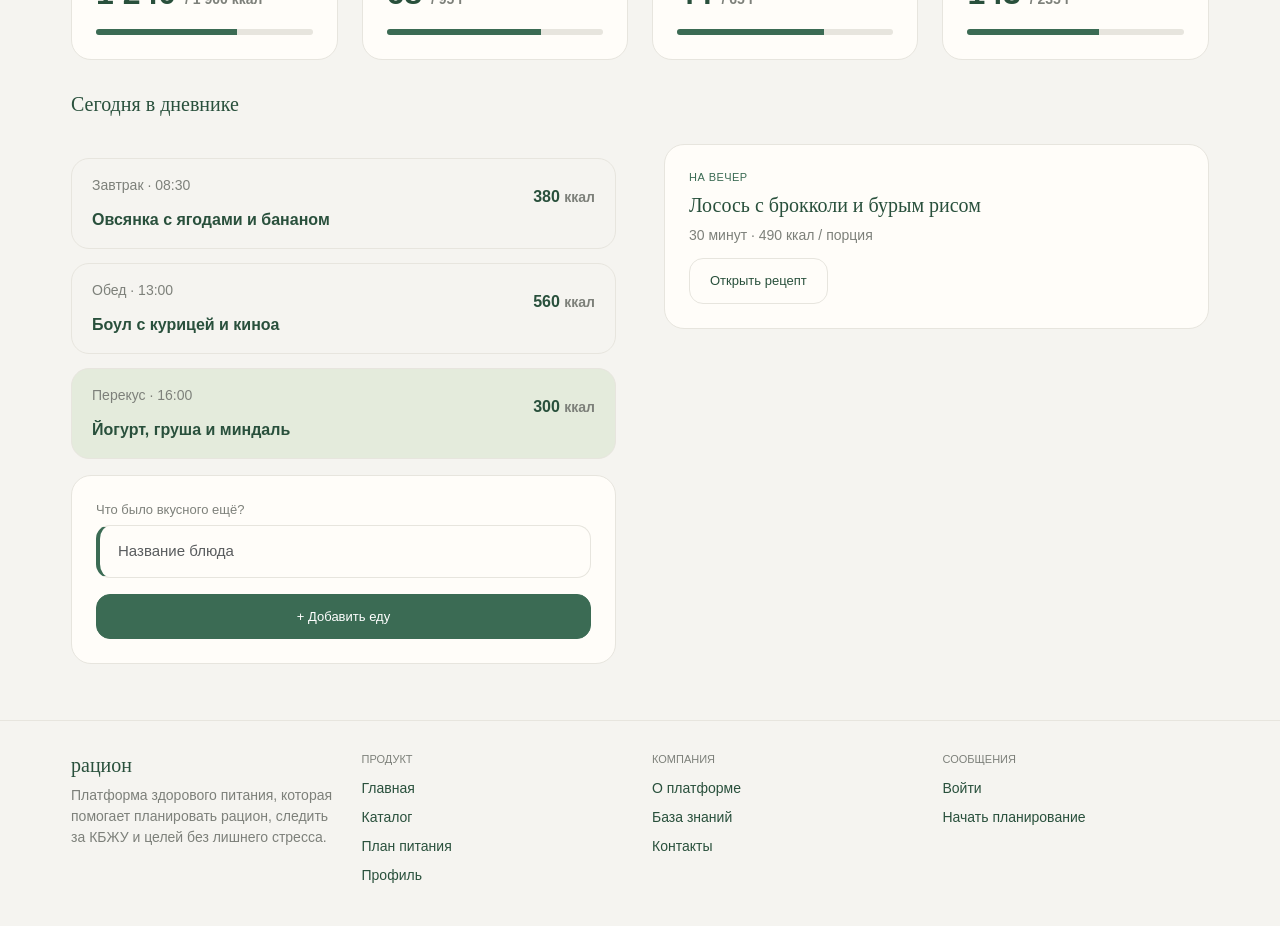
==== commit 24b5aad8: "Адаптивность" ====
--- a/index.html
+++ b/index.html
@@ -7,21 +7,28 @@
   <title>Главная — Рацион</title>
   <link rel="stylesheet" href="css/vendor/bootstrap.min.css">
   <link rel="stylesheet" href="css/style.css">
+  <script src="js/vendor/bootstrap.min.js" defer></script>
 </head>
 <body>
-  <header class="site-container header">
+  <header class="site-container header navbar navbar-expand-lg">
     <a class="logo" href="index.html"><span class="logo__mark"></span>рацион</a>
-    <nav class="nav" aria-label="Основная навигация">
-      <ul>
-        <li><a class="nav-link" href="index.html" aria-current="page">Главная</a></li>
-        <li><a class="nav-link" href="catalog.html">Каталог</a></li>
-        <li><a class="nav-link" href="plan.html">План питания</a></li>
-        <li><a class="nav-link" href="stats.html">Профиль</a></li>
-      </ul>
-    </nav>
-    <div class="header__actions">
-      <a class="btn" href="login.html">Войти</a>
-      <a class="btn btn--primary" href="plan.html">Начать планирование</a>
+    <button class="navbar-toggler" type="button" data-bs-toggle="collapse" data-bs-target="#site-navigation"
+            aria-controls="site-navigation" aria-expanded="false" aria-label="Меню сайта">
+      <span class="navbar-toggler-icon" aria-hidden="true"></span>
+    </button>
+    <div class="collapse navbar-collapse" id="site-navigation">
+      <nav class="nav" aria-label="Основная навигация">
+        <ul>
+          <li><a class="nav-link" href="index.html" aria-current="page">Главная</a></li>
+          <li><a class="nav-link" href="catalog.html">Каталог</a></li>
+          <li><a class="nav-link" href="plan.html">План питания</a></li>
+          <li><a class="nav-link" href="stats.html">Профиль</a></li>
+        </ul>
+      </nav>
+      <div class="header__actions">
+        <a class="btn" href="login.html">Войти</a>
+        <a class="btn btn--primary" href="plan.html">Начать планирование</a>
+      </div>
     </div>
   </header>
 
@@ -47,7 +54,7 @@
     </section>
 
     <section class="features" aria-label="Возможности">
-      <div class="row row-cols-1 row-cols-lg-3 g-4">
+      <div class="row row-cols-1 row-cols-sm-2 row-cols-lg-3 g-3 g-lg-4">
         <div class="col"><article class="card h-100"><img class="feature__icon" src="img/Frame.png" alt=""><h3>Планируйте рацион</h3><p class="muted">Соберите день из любимых блюд и получите понятный план на неделю.</p></article></div>
         <div class="col"><article class="card h-100"><img class="feature__icon" src="img/Frame-1.png" alt=""><h3>Следите за КБЖУ</h3><p class="muted">Понимайте, что съедено, и корректируйте цели без лишней нагрузки.</p></article></div>
         <div class="col"><article class="card h-100"><img class="feature__icon" src="img/Frame-2.png" alt=""><h3>Достигайте целей</h3><p class="muted">Работайте над результатом без стресса и лишних ограничений.</p></article></div>
@@ -60,7 +67,7 @@
         <a class="btn" href="catalog.html">Все блюда</a>
       </div>
       <div class="recipes">
-        <div class="row row-cols-1 row-cols-lg-3 g-4">
+        <div class="row row-cols-1 row-cols-sm-2 row-cols-lg-3 g-3 g-lg-4">
           <div class="col"><article class="card h-100 recipe"><img class="recipe__img" src="img/Meal%20photography.png" alt="Овсянка с ягодами и бананом"><div class="recipe__body"><span class="recipe__badge">Завтрак</span><h3 class="recipe__title">Овсянка с ягодами и бананом</h3><p class="recipe__meta"><span>10 мин</span><span>320 ккал / порция</span></p></div></article></div>
           <div class="col"><article class="card h-100 recipe"><img class="recipe__img" src="img/Meal%20photography-1.png" alt="Боул с курицей и киноа"><div class="recipe__body"><span class="recipe__badge">Больше белка</span><h3 class="recipe__title">Боул с курицей и киноа</h3><p class="recipe__meta"><span>25 мин</span><span>560 ккал / порция</span></p></div></article></div>
           <div class="col"><article class="card h-100 recipe"><img class="recipe__img" src="img/Meal%20photography-2.png" alt="Лосось с брокколи и рисом"><div class="recipe__body"><span class="recipe__badge">Обед и ужин</span><h3 class="recipe__title">Лосось с брокколи и рисом</h3><p class="recipe__meta"><span>30 мин</span><span>490 ккал / порция</span></p></div></article></div>
@@ -81,7 +88,7 @@
     <section>
       <div class="section-head"><h3>Ваш баланс сегодня</h3><a class="muted" href="plan.html">Настроить цели →</a></div>
       <div class="stats">
-        <div class="row row-cols-1 row-cols-lg-4 g-4">
+        <div class="row row-cols-2 row-cols-lg-4 g-3 g-lg-4">
           <div class="col"><article class="card h-100"><p class="muted">Энергия за день</p><p class="stat__value">1 240 <small class="muted">/ 1 900 ккал</small></p><progress max="1900" value="1240"></progress></article></div>
           <div class="col"><article class="card h-100"><p class="muted">Белки</p><p class="stat__value">68 <small class="muted">/ 95 г</small></p><progress max="95" value="68"></progress></article></div>
           <div class="col"><article class="card h-100"><p class="muted">Жиры</p><p class="stat__value">44 <small class="muted">/ 65 г</small></p><progress max="65" value="44"></progress></article></div>
--- a/css/style.css
+++ b/css/style.css
@@ -22,7 +22,7 @@
   line-height: 1.5;
 }
 h1, h2, h3 { font-family: Georgia, "Times New Roman", serif; font-weight: 400; margin: 0 0 8px; }
-h1 { font-size: 44px; }
+h1 { font-size: clamp(30px, 4vw, 44px); }
 h2 { font-size: 28px; }
 h3 { font-size: 20px; }
 p { margin: 0 0 12px; }
@@ -31,7 +31,7 @@
 img { max-width: 100%; display: block; }
 
 /* ===== Селектор по классу ===== */
-.site-container { max-width: 1920px; margin: 0 auto; padding: 0 80px; }
+.site-container { max-width: 1920px; margin-inline: auto; padding-inline: clamp(16px, 5.55vw, 80px); }
 .eyebrow { font-size: 11px; letter-spacing: .04em; text-transform: uppercase; color: var(--green); margin-bottom: 8px; }
 .muted { color: var(--muted); font-size: 14px; }
 .card {
@@ -39,14 +39,25 @@
   --bs-card-border-color: var(--line);
   --bs-card-border-radius: var(--radius);
   padding: 24px;
+  color: inherit;
 }
 
 .card:not(form) > .btn { align-self: start; }
 
 /* ===== Шапка: потомки и дочерние селекторы ===== */
-.header { display: flex; align-items: center; justify-content: space-between; padding-top: 24px; padding-bottom: 24px; }
+.header { padding-block: 24px; }
+.header .navbar-collapse { justify-content: space-between; gap: 16px; }
+.header .navbar-toggler {
+  --bs-navbar-toggler-border-color: var(--line);
+  --bs-navbar-toggler-border-radius: 12px;
+  width: 44px;
+  height: 44px;
+  padding: 0;
+  background: var(--card);
+}
+.header .navbar-toggler:focus-visible { outline: 3px solid #9cc3ab; outline-offset: 2px; box-shadow: none; }
 .logo { display: flex; align-items: center; gap: 12px; font-family: Georgia, serif; font-size: 30px; }
-.logo__mark { width: 34px; height: 34px; border-radius: 10px 10px 10px 2px; background: var(--green); }
+.logo__mark { flex: 0 0 34px; height: 34px; border-radius: 10px 10px 10px 2px; background: var(--green); }
 .nav > ul { display: flex; gap: 12px; }                /* дочерний селектор > */
 .nav a { display: block; padding: 10px 18px; border: 1px solid var(--line); border-radius: 14px; background: var(--card); font-size: 13px; color: var(--muted); }
 .nav a:hover { border-color: var(--green); color: var(--green); }  /* псевдокласс :hover */
@@ -103,11 +114,11 @@
   border-color: var(--green);
   box-shadow: 0 0 0 3px rgba(59,107,84,.18);
 }
-input:required { border-left: 4px solid var(--green); }               /* :required */
-input:invalid:not(:placeholder-shown) { border-color: #c0562d; }      /* :invalid + :not() */
+.form-control:required { border-left: 4px solid var(--green); }               /* :required */
+.form-control:invalid:not(:placeholder-shown) { border-color: #c0562d; }      /* :invalid + :not() */
 input::placeholder { color: #a8aaa3; }                                /* псевдоэлемент */
 .field:focus-within label { color: var(--green); }                    /* :focus-within */
-.phone { display: grid; grid-template-columns: 140px 1fr; gap: 0; background: var(--green-soft); border-radius: 999px; overflow: hidden; }
+.phone { display: grid; grid-template-columns: 140px minmax(0, 1fr); gap: 0; background: var(--green-soft); border-radius: 999px; overflow: hidden; }
 .phone .form-select, .phone .form-control {
   background-color: transparent;
   border: 0;
@@ -138,8 +149,8 @@
 /* ===== Hero / карточки ===== */
 .hero { padding: 32px 0 56px; }
 .hero__lead { font-size: 18px; color: var(--muted); max-width: 560px; }
-.hero__actions { display: flex; gap: 12px; margin: 24px 0 16px; }
-.tags { display: flex; gap: 8px; }
+.hero__actions { display: flex; flex-wrap: wrap; gap: 12px; margin: 24px 0 16px; }
+.tags { display: flex; flex-wrap: wrap; gap: 8px; }
 .tags li { padding: 6px 14px; border-radius: 999px; background: var(--green-soft); font-size: 12px; }
 .tags li:nth-child(2) { background: var(--peach); }                       /* :nth-child */
 .hero__visual { border-radius: 32px; overflow: hidden; }
@@ -153,7 +164,7 @@
 .recipe__body { padding: 18px 20px; }
 .recipe__badge { display: inline-block; padding: 4px 12px; border-radius: 999px; background: var(--green-soft); font-size: 12px; margin-bottom: 10px; }
 .recipe__title { font-weight: 700; font-size: 17px; }
-.recipe__meta { display: flex; gap: 8px; font-size: 12px; color: var(--muted); margin: 8px 0 14px; }
+.recipe__meta { display: flex; flex-wrap: wrap; gap: 8px; font-size: 12px; color: var(--muted); margin: 8px 0 14px; }
 .recipe__meta span + span::before { content: "·"; margin-right: 8px; }     /* + и ::before */
 .recipe__add { display: flex; justify-content: space-between; padding-top: 12px; border-top: 1px solid var(--line); font-size: 12px; width: 100%; background: none; border-left: 0; border-right: 0; border-bottom: 0; color: var(--green); font-family: inherit; cursor: pointer; }
 .recipe[hidden] { display: none; }                                        /* атрибут [hidden] */
@@ -161,33 +172,52 @@
 .banner { display: flex; justify-content: space-between; align-items: center; gap: 24px; margin: 48px 0; padding: 12px; border-radius: 28px; background: var(--green-dark); color: #fff; }
 .banner__content { padding: 24px 28px; }
 .banner .eyebrow { color: #f0bb8a; }
-.banner__img { width: 22%; min-width: 220px; height: 164px; object-fit: cover; border-radius: 16px; }
-
-.toolbar { display: grid; grid-template-columns: 1fr auto auto; gap: 12px; margin-bottom: 16px; }
-.section-head { display: flex; justify-content: space-between; align-items: end; margin: 32px 0 20px; }
+.banner__img { width: 22%; min-width: clamp(128px, 23vw, 220px); height: 164px; object-fit: cover; border-radius: 16px; }
+
+.toolbar { display: grid; grid-template-columns: minmax(0, 1fr) auto auto; gap: 12px; margin-bottom: 16px; }
+.section-head { display: flex; justify-content: space-between; align-items: end; gap: 16px; margin: 32px 0 20px; }
 
 /* ===== Баланс / прогресс ===== */
-.stat__value { font-size: 32px; font-weight: 700; }
+.stat__value { font-size: clamp(21px, 3vw, 32px); font-weight: 700; }
 progress { width: 100%; height: 6px; appearance: none; border: 0; border-radius: 6px; overflow: hidden; }
 progress::-webkit-progress-bar { background: var(--line); }
 progress::-webkit-progress-value { background: var(--green); }
 progress::-moz-progress-bar { background: var(--green); }
 
 /* ===== План питания ===== */
-.meal { display: flex; justify-content: space-between; align-items: center; padding: 16px 20px; border: 1px solid var(--line); border-radius: 18px; margin-top: 14px; }
-.meal__kcal { font-weight: 700; text-align: right; }
+.meal { display: flex; justify-content: space-between; align-items: center; gap: 12px; padding: 16px 20px; border: 1px solid var(--line); border-radius: 18px; margin-top: 14px; }
+.meal__kcal { flex-shrink: 0; font-weight: 700; text-align: right; }
 .meal:last-of-type { background: var(--green-soft); }                      /* :last-of-type */
-.macros { display: grid; grid-template-columns: 1fr 1fr; gap: 16px; margin-top: 16px; }
+.macros { display: grid; grid-template-columns: repeat(2, minmax(0, 1fr)); gap: 16px; margin-top: 16px; }
 .macros .card:last-child { grid-column: 1 / -1; }                          /* :last-child */
 .macros .card { background: var(--green-soft); border: 0; }
-.date-nav { display: flex; justify-content: space-between; align-items: center; margin: 24px 0; }
+.date-nav {
+  display: grid;
+  grid-template-columns: minmax(0, 1fr) auto minmax(0, 1fr);
+  align-items: end;
+  gap: 10px;
+  margin: 24px 0;
+}
+.date-nav .field { grid-area: 1 / 2; }
+.date-nav .btn:first-of-type { justify-self: start; }
+.date-nav .btn:last-of-type { justify-self: end; }
 .note { background: var(--peach); border-radius: 16px; padding: 16px 20px; font-size: 13px; margin-top: 16px; }
 
 /* ===== Статистика ===== */
-.chart { display: flex; align-items: end; justify-content: space-around; height: 300px; padding: 24px; background: var(--green-soft); border-radius: 20px; }
+.chart {
+  display: grid;
+  grid-template-columns: repeat(7, minmax(0, 1fr));
+  align-items: end;
+  gap: clamp(2px, 1vw, 12px);
+  height: clamp(264px, 32vw, 300px);
+  padding: clamp(8px, 2vw, 24px);
+  background: var(--green-soft);
+  border-radius: 20px;
+}
+.chart + p { margin-top: 8px; }
 .chart li { display: grid; justify-items: center; gap: 8px; font-size: 12px; }
-.chart li::before { content: attr(data-kcal); font-size: 13px; }           /* attr() */
-.chart li span { width: 32px; border-radius: 16px 16px 0 0; background: var(--green); }
+.chart li::before { content: attr(data-kcal); font-size: clamp(10px, 1.5vw, 13px); } /* attr() */
+.chart li span { width: min(32px, 75%); border-radius: 16px 16px 0 0; background: var(--green); }
 .chart li[data-kcal^="2"] span { background: var(--green-dark); }          /* [attr^=] — значения от 2000 */
 
 /* ===== Авторизация ===== */
@@ -195,26 +225,67 @@
 .auth__card { text-align: left; border-radius: 48px; padding: 56px 60px; margin-top: 40px; }
 
 /* ===== Футер ===== */
-.footer { border-top: 1px solid var(--line); margin-top: 56px; padding: 32px 80px; display: grid; grid-template-columns: repeat(4, minmax(0, 1fr)); gap: 24px; font-size: 14px; }
+.footer { border-top: 1px solid var(--line); margin-top: 56px; padding-block: 32px; display: grid; grid-template-columns: repeat(4, minmax(0, 1fr)); gap: 24px; font-size: 14px; }
 .footer__cols { display: contents; }
 .footer__cols h4 { margin: 0 0 12px; font-size: 11px; text-transform: uppercase; color: var(--muted); font-weight: 500; }
 .footer__cols li { margin-bottom: 8px; }
 .footer__cols a:hover { text-decoration: underline; }
 .footer__note { grid-column: 1 / -1; margin: 0; font-size: 11px; color: var(--muted); }
 
-@media (max-width: 900px) {
-  .site-container { padding: 0 20px; }
-  .header { flex-wrap: wrap; gap: 12px; }
-  .nav > ul { flex-wrap: wrap; }
-  .footer { grid-template-columns: repeat(2, minmax(0, 1fr)); padding-right: 20px; padding-left: 20px; }
-  .banner { align-items: stretch; flex-direction: column; }
-  .banner__content { padding: 20px; }
-  .banner__img { width: 100%; min-width: 0; }
-  h1 { font-size: 32px; }
-}
-
-@media (max-width: 560px) {
-  .footer { grid-template-columns: 1fr; }
+@media (min-width: 992px) {
+  .header .navbar-collapse { margin-inline-start: 20px; }
+  .header .nav { margin-inline: auto; }
+}
+
+@media (max-width: 991.98px) {
+  .header { padding-block: 14px; }
+  .header .nav { display: block; padding-top: 14px; }
+  .header .nav > ul { display: grid; grid-template-columns: repeat(2, minmax(0, 1fr)); }
+  .header .nav-link { min-height: 44px; }
+  .header__actions { flex-wrap: wrap; margin-top: 12px; }
+  .footer { grid-template-columns: repeat(2, minmax(0, 1fr)); }
+  .footer > div:not(.footer__cols) { grid-column: 1 / -1; }
+}
+
+@media (max-width: 767.98px) {
+  .section-head { flex-direction: column; align-items: start; gap: 8px; margin-top: 20px; }
+  .stats--five .col:last-child { width: 100%; }
+  .auth__card { padding: 32px; }
+}
+
+@media (max-width: 575.98px) {
+  .hero { padding-block: 20px 32px; }
+  .hero__lead { font-size: 16px; }
+  .features { margin-bottom: 32px; }
+  .banner {
+    display: grid;
+    grid-template-columns: minmax(0, 1fr) clamp(76px, 24vw, 136px);
+    gap: 12px;
+    margin-block: 24px;
+  }
+  .banner__content { padding: 4px; }
+  .banner__img { width: 100%; min-width: 0; height: auto; aspect-ratio: 1; }
+  .banner h2 { font-size: 23px; }
+  .toolbar { grid-template-columns: minmax(0, 1fr) auto; gap: 8px; margin-bottom: 0; }
+  .toolbar .form-control { grid-column: 1 / -1; }
+  .card { padding: 16px; }
+  .recipe { padding: 0; }
+  .date-nav { grid-template-columns: repeat(2, minmax(0, 1fr)); }
+  .date-nav .field { grid-area: 1 / 1 / 2 / -1; }
+  .date-nav .btn { width: 100%; padding-inline: 8px; }
+  .meal { padding: 12px; }
+  .macros { gap: 10px; }
+  .auth { padding-block: 20px 24px; }
+  .auth__card { margin-top: 24px; padding: 20px; border-radius: 24px; }
+  .steps { margin-bottom: 12px; }
+  .phone { grid-template-columns: 98px minmax(0, 1fr); }
+  .phone .form-select { padding-inline-start: 12px; }
+  .form-control, .form-select { font-size: 16px; }
+  .footer { gap: 20px 12px; margin-top: 32px; }
+}
+
+@media (max-width: 359.98px) {
+  .toolbar { grid-template-columns: minmax(0, 1fr); }
 }
 
 /* =========================================================
